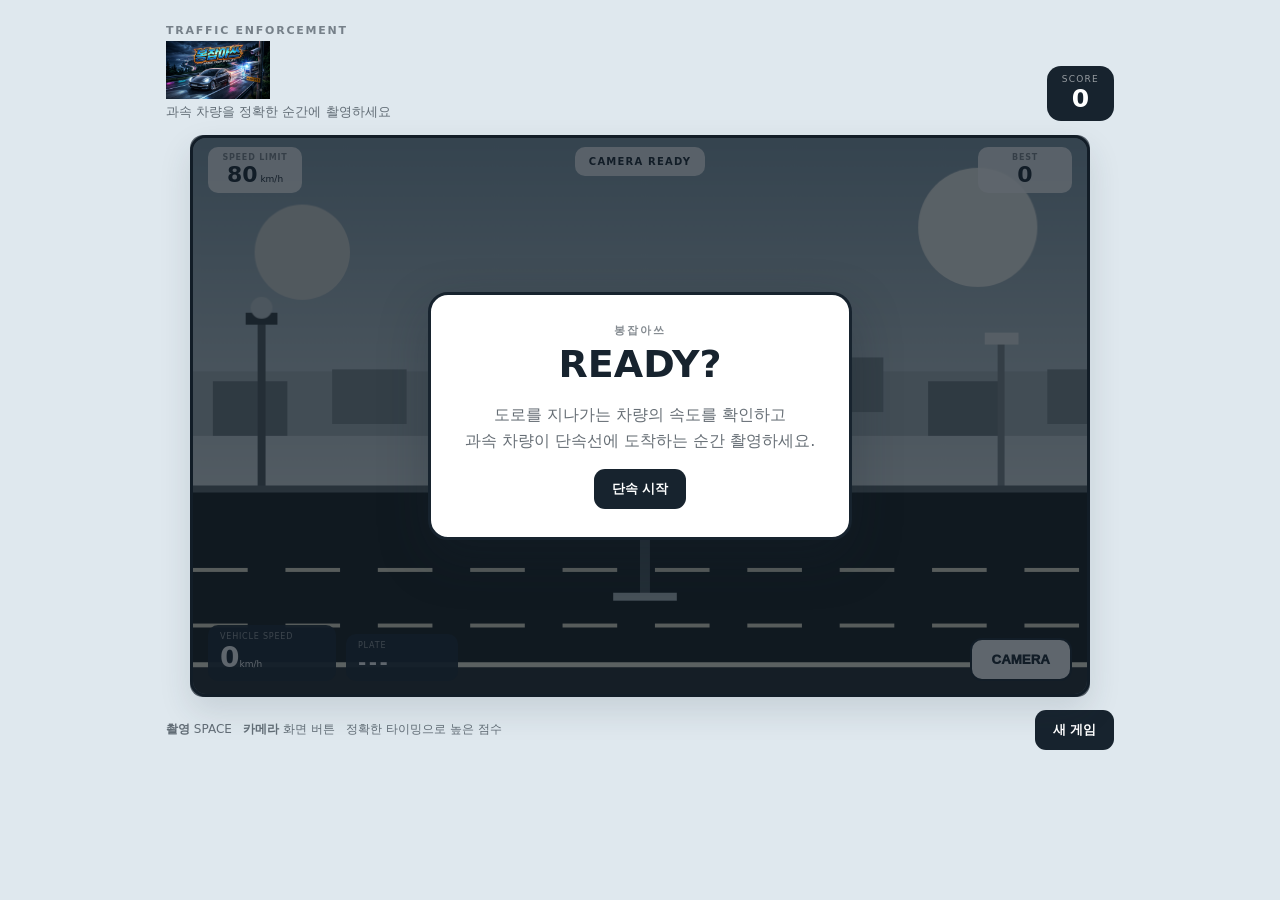
==== game.html @ 9e4a9e5e "Split game page from title landing page" ====
<!doctype html>
<html lang="ko"><head><meta charset="UTF-8"><meta name="viewport" content="width=device-width,initial-scale=1,maximum-scale=1,user-scalable=no"><title>봉잡아쓰</title><link rel="stylesheet" href="./style.css"></head>
<body><main class="app"><header><div><p class="eyebrow">TRAFFIC ENFORCEMENT</p><img class="title-image" src="./1789634969857.png" alt="봉잡아쓰"><p class="subtitle">과속 차량을 정확한 순간에 촬영하세요</p></div><div class="score-box"><span>SCORE</span><strong id="score">0</strong></div></header><section class="game-wrap"><canvas id="game" width="900" height="560"></canvas><div class="hud"><div><b>SPEED LIMIT</b><strong id="limit">80</strong><small> km/h</small></div><div id="status">CAMERA READY</div><div><b>BEST</b><strong id="best">0</strong></div></div><div class="camera-ui"><div class="speed-readout"><span>VEHICLE SPEED</span><strong id="speed">0</strong><small>km/h</small></div><div class="target-readout"><span>PLATE</span><strong id="plate">---</strong></div><button id="flashBtn">CAMERA</button></div><div class="overlay" id="overlay"><div class="card"><p class="eyebrow">봉잡아쓰</p><h2 id="overlayTitle">READY?</h2><p id="overlayText">도로를 지나가는 차량의 속도를 확인하고<br>과속 차량이 단속선에 도착하는 순간 촬영하세요.</p><button id="startBtn">단속 시작</button></div></div><div class="evidence" id="evidence"><div class="evidence-card"><div class="evidence-head"><div><p class="eyebrow">AUTOMATED TRAFFIC ENFORCEMENT</p><h2 id="evidenceTitle">CAPTURED</h2></div><div class="evidence-time" id="evidenceTime">CAM-01</div></div><div class="photo-frame"><canvas id="evidenceCanvas" width="720" height="410"></canvas><div class="photo-stamp" id="photoStamp">PHOTO EVIDENCE</div></div><div class="evidence-data"><div><span>VEHICLE</span><strong id="evidenceVehicle">MODEL 3</strong></div><div><span>PLATE</span><strong id="evidencePlate">---</strong></div><div><span>SPEED</span><strong><i id="evidenceSpeed">0</i> km/h</strong></div><div><span>LIMIT</span><strong><i id="evidenceLimit">0</i> km/h</strong></div><div><span>TIMING</span><strong id="evidenceTiming">--</strong></div></div><p class="evidence-note" id="evidenceNote">단속선 통과 순간 촬영</p><button id="continueBtn">다음 차량</button></div></div></section><div class="controls"><p><b>촬영</b> SPACE &nbsp; <b>카메라</b> 화면 버튼 &nbsp; 정확한 타이밍으로 높은 점수</p><button class="small-btn" id="resetBtn">새 게임</button></div></main><script src="./game.js"></script></body></html>
---- style.css ----
*{box-sizing:border-box}html,body{margin:0;min-height:100%;font-family:Inter,system-ui,sans-serif;background:#dfe8ee;color:#17232e}body{display:flex;justify-content:center}.app{width:min(100%,980px);padding:24px 16px 30px}header{display:flex;justify-content:space-between;align-items:end;margin-bottom:14px}.eyebrow{margin:0 0 4px;font-size:11px;font-weight:900;letter-spacing:.16em;opacity:.52}.title-image{display:block;width:auto;max-width:min(340px,70vw);height:58px;object-fit:contain;object-position:left center;margin:0}.subtitle{margin:4px 0 0;opacity:.62;font-size:13px}.score-box{background:#17232e;color:#fff;border-radius:14px;padding:8px 15px;text-align:center}.score-box span{display:block;font-size:9px;opacity:.55;letter-spacing:.14em}.score-box strong{font-size:25px}.game-wrap{position:relative;width:900px;max-width:100%;margin:auto}canvas{display:block;width:100%;height:auto;border:3px solid #17232e;border-radius:16px;box-shadow:0 14px 32px #26384622;touch-action:none;background:#89969f}.hud{position:absolute;top:12px;left:18px;right:18px;display:flex;justify-content:space-between;align-items:flex-start;pointer-events:none}.hud>div{background:#ffffffdd;padding:6px 12px;border-radius:10px;text-align:center;min-width:94px}.hud b{display:block;font-size:8px;opacity:.5;letter-spacing:.1em}.hud strong{font-size:22px}.hud small{font-size:9px}.hud #status{font-size:10px;font-weight:900;letter-spacing:.12em;padding:9px 14px}.camera-ui{position:absolute;left:18px;right:18px;bottom:16px;display:flex;align-items:end;gap:10px;pointer-events:none}.speed-readout,.target-readout{background:#17232eee;color:#fff;border-radius:10px;padding:7px 12px;min-width:128px}.speed-readout span,.target-readout span{display:block;font-size:8px;opacity:.55;letter-spacing:.1em}.speed-readout strong{font-size:28px}.speed-readout small{font-size:9px}.target-readout{min-width:112px}.target-readout strong{font-size:20px;letter-spacing:.12em}.camera-ui button{margin-left:auto;pointer-events:auto;border:2px solid #17232e;border-radius:12px;background:#fff;color:#17232e;padding:12px 20px;font-weight:1000;cursor:pointer}.camera-ui button:active{transform:scale(.96)}.overlay{position:absolute;inset:0;border-radius:13px;background:#101a24aa;display:flex;align-items:center;justify-content:center}.overlay.hidden{display:none}.card{background:#fff;border:3px solid #17232e;border-radius:20px;padding:28px 34px;text-align:center;box-shadow:0 18px 50px #17232e44}.card h2{font-size:38px;margin:4px 0 10px}.card p:not(.eyebrow){line-height:1.6;opacity:.65}.card button,.small-btn{border:0;border-radius:11px;background:#17232e;color:#fff;padding:11px 18px;font-weight:900;cursor:pointer}.evidence{position:absolute;inset:0;border-radius:13px;background:#10161dcc;display:none;align-items:center;justify-content:center;padding:18px;z-index:20}.evidence.show{display:flex}.evidence-card{width:min(760px,100%);max-height:100%;overflow:auto;background:#f5f7f7;border:3px solid #17232e;border-radius:18px;padding:18px;box-shadow:0 22px 60px #0008}.evidence-head{display:flex;justify-content:space-between;align-items:start;margin-bottom:10px}.evidence-head h2{margin:0;font-size:28px;letter-spacing:-.04em}.evidence-time{font:900 10px ui-monospace,monospace;opacity:.5}.photo-frame{position:relative;background:#1c2428;border:2px solid #17232e;border-radius:10px;overflow:hidden}.photo-frame canvas{width:100%;height:auto;border:0;border-radius:0;box-shadow:none}.photo-stamp{position:absolute;right:10px;top:10px;padding:5px 8px;border:1px solid #fff9;color:#fff;background:#17232eaa;font:900 9px ui-monospace,monospace;letter-spacing:.08em}.evidence-data{display:grid;grid-template-columns:repeat(5,1fr);gap:7px;margin-top:9px}.evidence-data>div{background:#e5eaec;border-radius:8px;padding:8px}.evidence-data span{display:block;font-size:7px;font-weight:900;letter-spacing:.1em;opacity:.48}.evidence-data strong{display:block;margin-top:3px;font-size:14px}.evidence-data i{font-style:normal}.evidence-note{margin:10px 0;font-size:11px;opacity:.62}.evidence-card>button{width:100%;border:0;border-radius:10px;background:#17232e;color:#fff;padding:11px;font-weight:900;cursor:pointer}.controls{display:flex;justify-content:space-between;align-items:center;margin-top:12px}.controls p{font-size:12px;opacity:.62}@media(max-width:600px){.app{padding:15px 8px 20px}.title-image{height:46px;max-width:65vw}.subtitle{font-size:11px}.controls p{font-size:10px}.score-box{padding:6px 10px}.hud{top:8px;left:9px;right:9px}.hud>div{min-width:58px;padding:4px 7px}.hud strong{font-size:17px}.hud #status{font-size:8px}.camera-ui{left:9px;right:9px;bottom:9px}.speed-readout{min-width:92px}.speed-readout strong{font-size:22px}.target-readout{min-width:78px}.target-readout strong{font-size:15px}.camera-ui button{padding:10px 12px;font-size:12px}.card{padding:22px 24px}.card h2{font-size:30px}.evidence{padding:8px}.evidence-card{padding:10px;border-width:2px}.evidence-head h2{font-size:21px}.evidence-data{grid-template-columns:repeat(2,1fr)}.evidence-data>div:nth-child(5){grid-column:1/-1}.evidence-data strong{font-size:12px}}
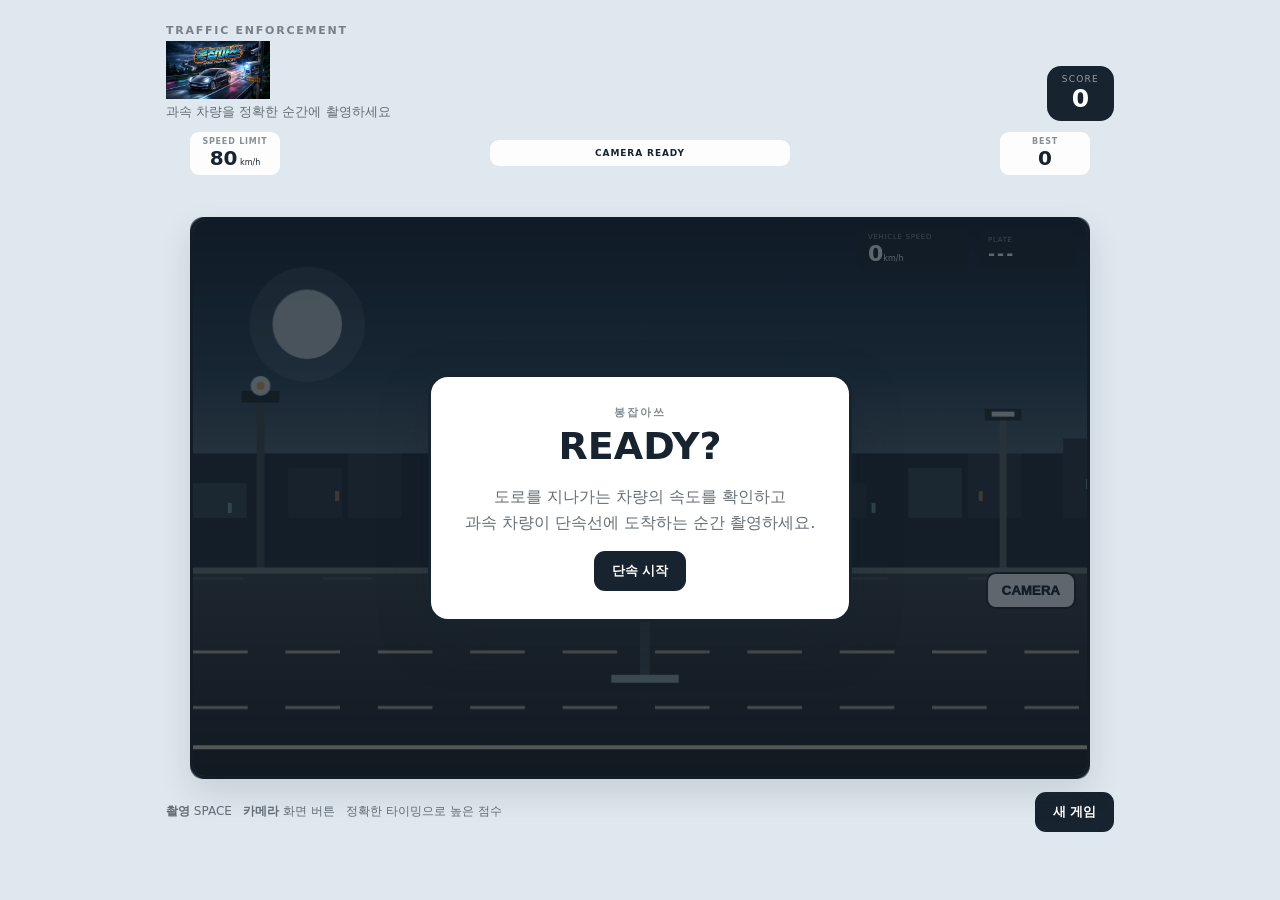
==== commit 27be98ad: "Load vehicle sprite objects for gameplay" ====
--- a/game.html
+++ b/game.html
@@ -1,3 +1,3 @@
 <!doctype html>
 <html lang="ko"><head><meta charset="UTF-8"><meta name="viewport" content="width=device-width,initial-scale=1,maximum-scale=1,user-scalable=no"><title>봉잡아쓰</title><link rel="stylesheet" href="./style.css"></head>
-<body><main class="app"><header><div><p class="eyebrow">TRAFFIC ENFORCEMENT</p><img class="title-image" src="./1789634969857.png" alt="봉잡아쓰"><p class="subtitle">과속 차량을 정확한 순간에 촬영하세요</p></div><div class="score-box"><span>SCORE</span><strong id="score">0</strong></div></header><section class="game-wrap"><canvas id="game" width="900" height="560"></canvas><div class="hud"><div><b>SPEED LIMIT</b><strong id="limit">80</strong><small> km/h</small></div><div id="status">CAMERA READY</div><div><b>BEST</b><strong id="best">0</strong></div></div><div class="camera-ui"><div class="speed-readout"><span>VEHICLE SPEED</span><strong id="speed">0</strong><small>km/h</small></div><div class="target-readout"><span>PLATE</span><strong id="plate">---</strong></div><button id="flashBtn">CAMERA</button></div><div class="overlay" id="overlay"><div class="card"><p class="eyebrow">봉잡아쓰</p><h2 id="overlayTitle">READY?</h2><p id="overlayText">도로를 지나가는 차량의 속도를 확인하고<br>과속 차량이 단속선에 도착하는 순간 촬영하세요.</p><button id="startBtn">단속 시작</button></div></div><div class="evidence" id="evidence"><div class="evidence-card"><div class="evidence-head"><div><p class="eyebrow">AUTOMATED TRAFFIC ENFORCEMENT</p><h2 id="evidenceTitle">CAPTURED</h2></div><div class="evidence-time" id="evidenceTime">CAM-01</div></div><div class="photo-frame"><canvas id="evidenceCanvas" width="720" height="410"></canvas><div class="photo-stamp" id="photoStamp">PHOTO EVIDENCE</div></div><div class="evidence-data"><div><span>VEHICLE</span><strong id="evidenceVehicle">MODEL 3</strong></div><div><span>PLATE</span><strong id="evidencePlate">---</strong></div><div><span>SPEED</span><strong><i id="evidenceSpeed">0</i> km/h</strong></div><div><span>LIMIT</span><strong><i id="evidenceLimit">0</i> km/h</strong></div><div><span>TIMING</span><strong id="evidenceTiming">--</strong></div></div><p class="evidence-note" id="evidenceNote">단속선 통과 순간 촬영</p><button id="continueBtn">다음 차량</button></div></div></section><div class="controls"><p><b>촬영</b> SPACE &nbsp; <b>카메라</b> 화면 버튼 &nbsp; 정확한 타이밍으로 높은 점수</p><button class="small-btn" id="resetBtn">새 게임</button></div></main><script src="./game.js"></script></body></html>+<body><main class="app"><header><div><p class="eyebrow">TRAFFIC ENFORCEMENT</p><img class="title-image" src="./1789634969857.png" alt="봉잡아쓰"><p class="subtitle">과속 차량을 정확한 순간에 촬영하세요</p></div><div class="score-box"><span>SCORE</span><strong id="score">0</strong></div></header><section class="game-wrap"><canvas id="game" width="900" height="560"></canvas><div class="hud"><div><b>SPEED LIMIT</b><strong id="limit">80</strong><small> km/h</small></div><div id="status">CAMERA READY</div><div><b>BEST</b><strong id="best">0</strong></div></div><div class="camera-ui"><div class="speed-readout"><span>VEHICLE SPEED</span><strong id="speed">0</strong><small>km/h</small></div><div class="target-readout"><span>PLATE</span><strong id="plate">---</strong></div><button id="flashBtn">CAMERA</button></div><div class="overlay" id="overlay"><div class="card"><p class="eyebrow">봉잡아쓰</p><h2 id="overlayTitle">READY?</h2><p id="overlayText">도로를 지나가는 차량의 속도를 확인하고<br>과속 차량이 단속선에 도착하는 순간 촬영하세요.</p><button id="startBtn">단속 시작</button></div></div><div class="evidence" id="evidence"><div class="evidence-card"><div class="evidence-head"><div><p class="eyebrow">AUTOMATED TRAFFIC ENFORCEMENT</p><h2 id="evidenceTitle">CAPTURED</h2></div><div class="evidence-time" id="evidenceTime">CAM-01</div></div><div class="photo-frame"><canvas id="evidenceCanvas" width="720" height="410"></canvas><div class="photo-stamp" id="photoStamp">PHOTO EVIDENCE</div></div><div class="evidence-data"><div><span>VEHICLE</span><strong id="evidenceVehicle">MODEL 3</strong></div><div><span>PLATE</span><strong id="evidencePlate">---</strong></div><div><span>SPEED</span><strong><i id="evidenceSpeed">0</i> km/h</strong></div><div><span>LIMIT</span><strong><i id="evidenceLimit">0</i> km/h</strong></div><div><span>TIMING</span><strong id="evidenceTiming">--</strong></div></div><p class="evidence-note" id="evidenceNote">단속선 통과 순간 촬영</p><button id="continueBtn">다음 차량</button></div></div></section><div class="controls"><p><b>촬영</b> SPACE &nbsp; <b>카메라</b> 화면 버튼 &nbsp; 정확한 타이밍으로 높은 점수</p><button class="small-btn" id="resetBtn">새 게임</button></div></main><script src="./game.js"></script><script src="./vehicle-sprites.js"></script></body></html>
--- a/style.css
+++ b/style.css
@@ -1 +1 @@
-*{box-sizing:border-box}html,body{margin:0;min-height:100%;font-family:Inter,system-ui,sans-serif;background:#dfe8ee;color:#17232e}body{display:flex;justify-content:center}.app{width:min(100%,980px);padding:24px 16px 30px}header{display:flex;justify-content:space-between;align-items:end;margin-bottom:14px}.eyebrow{margin:0 0 4px;font-size:11px;font-weight:900;letter-spacing:.16em;opacity:.52}.title-image{display:block;width:auto;max-width:min(340px,70vw);height:58px;object-fit:contain;object-position:left center;margin:0}.subtitle{margin:4px 0 0;opacity:.62;font-size:13px}.score-box{background:#17232e;color:#fff;border-radius:14px;padding:8px 15px;text-align:center}.score-box span{display:block;font-size:9px;opacity:.55;letter-spacing:.14em}.score-box strong{font-size:25px}.game-wrap{position:relative;width:900px;max-width:100%;margin:auto}canvas{display:block;width:100%;height:auto;border:3px solid #17232e;border-radius:16px;box-shadow:0 14px 32px #26384622;touch-action:none;background:#89969f}.hud{position:absolute;top:12px;left:18px;right:18px;display:flex;justify-content:space-between;align-items:flex-start;pointer-events:none}.hud>div{background:#ffffffdd;padding:6px 12px;border-radius:10px;text-align:center;min-width:94px}.hud b{display:block;font-size:8px;opacity:.5;letter-spacing:.1em}.hud strong{font-size:22px}.hud small{font-size:9px}.hud #status{font-size:10px;font-weight:900;letter-spacing:.12em;padding:9px 14px}.camera-ui{position:absolute;left:18px;right:18px;bottom:16px;display:flex;align-items:end;gap:10px;pointer-events:none}.speed-readout,.target-readout{background:#17232eee;color:#fff;border-radius:10px;padding:7px 12px;min-width:128px}.speed-readout span,.target-readout span{display:block;font-size:8px;opacity:.55;letter-spacing:.1em}.speed-readout strong{font-size:28px}.speed-readout small{font-size:9px}.target-readout{min-width:112px}.target-readout strong{font-size:20px;letter-spacing:.12em}.camera-ui button{margin-left:auto;pointer-events:auto;border:2px solid #17232e;border-radius:12px;background:#fff;color:#17232e;padding:12px 20px;font-weight:1000;cursor:pointer}.camera-ui button:active{transform:scale(.96)}.overlay{position:absolute;inset:0;border-radius:13px;background:#101a24aa;display:flex;align-items:center;justify-content:center}.overlay.hidden{display:none}.card{background:#fff;border:3px solid #17232e;border-radius:20px;padding:28px 34px;text-align:center;box-shadow:0 18px 50px #17232e44}.card h2{font-size:38px;margin:4px 0 10px}.card p:not(.eyebrow){line-height:1.6;opacity:.65}.card button,.small-btn{border:0;border-radius:11px;background:#17232e;color:#fff;padding:11px 18px;font-weight:900;cursor:pointer}.evidence{position:absolute;inset:0;border-radius:13px;background:#10161dcc;display:none;align-items:center;justify-content:center;padding:18px;z-index:20}.evidence.show{display:flex}.evidence-card{width:min(760px,100%);max-height:100%;overflow:auto;background:#f5f7f7;border:3px solid #17232e;border-radius:18px;padding:18px;box-shadow:0 22px 60px #0008}.evidence-head{display:flex;justify-content:space-between;align-items:start;margin-bottom:10px}.evidence-head h2{margin:0;font-size:28px;letter-spacing:-.04em}.evidence-time{font:900 10px ui-monospace,monospace;opacity:.5}.photo-frame{position:relative;background:#1c2428;border:2px solid #17232e;border-radius:10px;overflow:hidden}.photo-frame canvas{width:100%;height:auto;border:0;border-radius:0;box-shadow:none}.photo-stamp{position:absolute;right:10px;top:10px;padding:5px 8px;border:1px solid #fff9;color:#fff;background:#17232eaa;font:900 9px ui-monospace,monospace;letter-spacing:.08em}.evidence-data{display:grid;grid-template-columns:repeat(5,1fr);gap:7px;margin-top:9px}.evidence-data>div{background:#e5eaec;border-radius:8px;padding:8px}.evidence-data span{display:block;font-size:7px;font-weight:900;letter-spacing:.1em;opacity:.48}.evidence-data strong{display:block;margin-top:3px;font-size:14px}.evidence-data i{font-style:normal}.evidence-note{margin:10px 0;font-size:11px;opacity:.62}.evidence-card>button{width:100%;border:0;border-radius:10px;background:#17232e;color:#fff;padding:11px;font-weight:900;cursor:pointer}.controls{display:flex;justify-content:space-between;align-items:center;margin-top:12px}.controls p{font-size:12px;opacity:.62}@media(max-width:600px){.app{padding:15px 8px 20px}.title-image{height:46px;max-width:65vw}.subtitle{font-size:11px}.controls p{font-size:10px}.score-box{padding:6px 10px}.hud{top:8px;left:9px;right:9px}.hud>div{min-width:58px;padding:4px 7px}.hud strong{font-size:17px}.hud #status{font-size:8px}.camera-ui{left:9px;right:9px;bottom:9px}.speed-readout{min-width:92px}.speed-readout strong{font-size:22px}.target-readout{min-width:78px}.target-readout strong{font-size:15px}.camera-ui button{padding:10px 12px;font-size:12px}.card{padding:22px 24px}.card h2{font-size:30px}.evidence{padding:8px}.evidence-card{padding:10px;border-width:2px}.evidence-head h2{font-size:21px}.evidence-data{grid-template-columns:repeat(2,1fr)}.evidence-data>div:nth-child(5){grid-column:1/-1}.evidence-data strong{font-size:12px}}+*{box-sizing:border-box}html,body{margin:0;min-height:100%;font-family:Inter,system-ui,sans-serif;background:#dfe8ee;color:#17232e}body{display:flex;justify-content:center}.app{width:min(100%,980px);padding:24px 16px 30px}.title-screen{width:100%;min-height:100vh;display:flex;align-items:center;justify-content:center;padding:24px}.title-menu{text-align:center}.title-link{display:inline-block;cursor:pointer}.title-screen .title-image{display:block;width:min(560px,82vw);max-width:none;height:auto;object-fit:contain;transition:transform .16s ease,filter .16s ease}.title-link:hover .title-image{transform:scale(1.03);filter:brightness(1.03)}.title-link:active .title-image{transform:scale(.98)}.title-hint{margin:18px 0 0;font-size:13px;font-weight:900;letter-spacing:.08em;opacity:.55}header{display:flex;justify-content:space-between;align-items:end;margin-bottom:14px}.eyebrow{margin:0 0 4px;font-size:11px;font-weight:900;letter-spacing:.16em;opacity:.52}.title-image{display:block;width:auto;max-width:min(340px,70vw);height:58px;object-fit:contain;object-position:left center;margin:0}.subtitle{margin:4px 0 0;opacity:.62;font-size:13px}.score-box{background:#17232e;color:#fff;border-radius:14px;padding:8px 15px;text-align:center}.score-box span{display:block;font-size:9px;opacity:.55;letter-spacing:.14em}.score-box strong{font-size:25px}.game-wrap{position:relative;width:900px;max-width:100%;margin:96px auto 0}.game-wrap canvas{display:block;width:100%;height:auto;border:3px solid #17232e;border-radius:16px;box-shadow:0 14px 32px #26384622;touch-action:none;background:#89969f}.hud{position:absolute;top:-84px;left:0;right:0;height:40px;display:flex;justify-content:space-between;align-items:center;gap:8px;pointer-events:none}.hud>div{background:#ffffffee;padding:5px 10px;border-radius:9px;text-align:center;min-width:90px}.hud b{display:block;font-size:8px;opacity:.5;letter-spacing:.1em}.hud strong{font-size:20px}.hud small{font-size:8px}.hud #status{font-size:9px;font-weight:900;letter-spacing:.1em;padding:8px 12px;flex:1;max-width:300px}.camera-ui{position:absolute;top:10px;left:auto;right:14px;bottom:auto;display:flex;align-items:center;justify-content:flex-end;gap:8px;pointer-events:none}.speed-readout,.target-readout{background:#17232eee;color:#fff;border-radius:10px;padding:6px 10px;min-width:112px}.speed-readout span,.target-readout span{display:block;font-size:7px;opacity:.55;letter-spacing:.1em}.speed-readout strong{font-size:22px}.speed-readout small{font-size:8px}.target-readout{min-width:98px}.target-readout strong{font-size:17px;letter-spacing:.12em}.camera-ui button{pointer-events:auto;position:absolute;right:0;top:calc(100% + 300px);border:2px solid #17232e;border-radius:10px;background:#fff;color:#17232e;padding:9px 14px;font-weight:1000;cursor:pointer}.camera-ui button:active{transform:scale(.96)}.overlay{position:absolute;inset:0;border-radius:13px;background:#101a24aa;display:flex;align-items:center;justify-content:center}.overlay.hidden{display:none}.card{background:#fff;border:3px solid #17232e;border-radius:20px;padding:28px 34px;text-align:center;box-shadow:0 18px 50px #17232e44}.card h2{font-size:38px;margin:4px 0 10px}.card p:not(.eyebrow){line-height:1.6;opacity:.65}.card button,.small-btn{border:0;border-radius:11px;background:#17232e;color:#fff;padding:11px 18px;font-weight:900;cursor:pointer}.evidence{position:fixed;inset:0;border-radius:0;background:#10161dcc;display:none;align-items:center;justify-content:center;padding:12px;z-index:100}.evidence.show{display:flex}.evidence-card{width:min(760px,96vw);max-height:94vh;overflow:auto;background:#f5f7f7;border:3px solid #17232e;border-radius:18px;padding:14px;box-shadow:0 22px 60px #0008}.evidence-head{display:flex;justify-content:space-between;align-items:start;margin-bottom:8px}.evidence-head h2{margin:0;font-size:26px;letter-spacing:-.04em}.evidence-time{font:900 10px ui-monospace,monospace;opacity:.5}.photo-frame{position:relative;background:#1c2428;border:2px solid #17232e;border-radius:10px;overflow:hidden}.photo-frame canvas{width:100%;height:auto;border:0;border-radius:0;box-shadow:none}.photo-stamp{position:absolute;right:10px;top:10px;padding:5px 8px;border:1px solid #fff9;color:#fff;background:#17232eaa;font:900 9px ui-monospace,monospace;letter-spacing:.08em}.evidence-data{display:grid;grid-template-columns:repeat(5,1fr);gap:6px;margin-top:8px}.evidence-data>div{background:#e5eaec;border-radius:8px;padding:7px}.evidence-data span{display:block;font-size:7px;font-weight:900;letter-spacing:.1em;opacity:.48}.evidence-data strong{display:block;margin-top:3px;font-size:13px}.evidence-data i{font-style:normal}.evidence-note{margin:8px 0;font-size:10px;opacity:.62}.evidence-card>button{width:100%;border:0;border-radius:10px;background:#17232e;color:#fff;padding:10px;font-weight:900;cursor:pointer}.controls{display:flex;justify-content:space-between;align-items:center;margin-top:12px}.controls p{font-size:12px;opacity:.62}@media(max-width:600px){.app{padding:8px 5px 10px}.title-screen{padding:16px}.title-screen .title-image{width:88vw}.title-hint{font-size:11px;margin-top:14px}.title-image{height:46px;max-width:65vw}.subtitle{font-size:11px}.controls p{font-size:9px}.score-box{padding:5px 8px}.game-wrap{margin-top:80px}.hud{top:-70px;height:30px;gap:3px}.hud>div{min-width:0;flex:1;padding:3px 3px}.hud strong{font-size:13px}.hud b{font-size:6px}.hud small{font-size:7px}.hud #status{font-size:6px;padding:5px 3px;max-width:none}.camera-ui{top:7px;right:7px;bottom:auto;gap:3px}.speed-readout{min-width:64px;padding:3px 5px}.speed-readout span,.target-readout span{font-size:5px}.speed-readout strong{font-size:16px}.target-readout{min-width:58px;padding:3px 5px}.target-readout strong{font-size:11px}.camera-ui button{right:0;top:calc(100% + 170px);padding:6px 7px;font-size:9px}.card{padding:16px 16px}.card h2{font-size:24px}.card p:not(.eyebrow){font-size:11px}.evidence{padding:6px}.evidence-card{width:96vw;max-height:94vh;padding:8px;border-width:2px}.evidence-head{margin-bottom:5px}.evidence-head h2{font-size:17px}.evidence-time{font-size:8px}.photo-stamp{right:4px;top:4px;padding:2px 4px;font-size:6px}.evidence-data{gap:3px;margin-top:4px}.evidence-data>div{padding:4px}.evidence-data span{font-size:5px}.evidence-data strong{font-size:9px}.evidence-note{margin:4px 0;font-size:8px}.evidence-card>button{padding:7px;font-size:10px}.controls{margin-top:5px}}
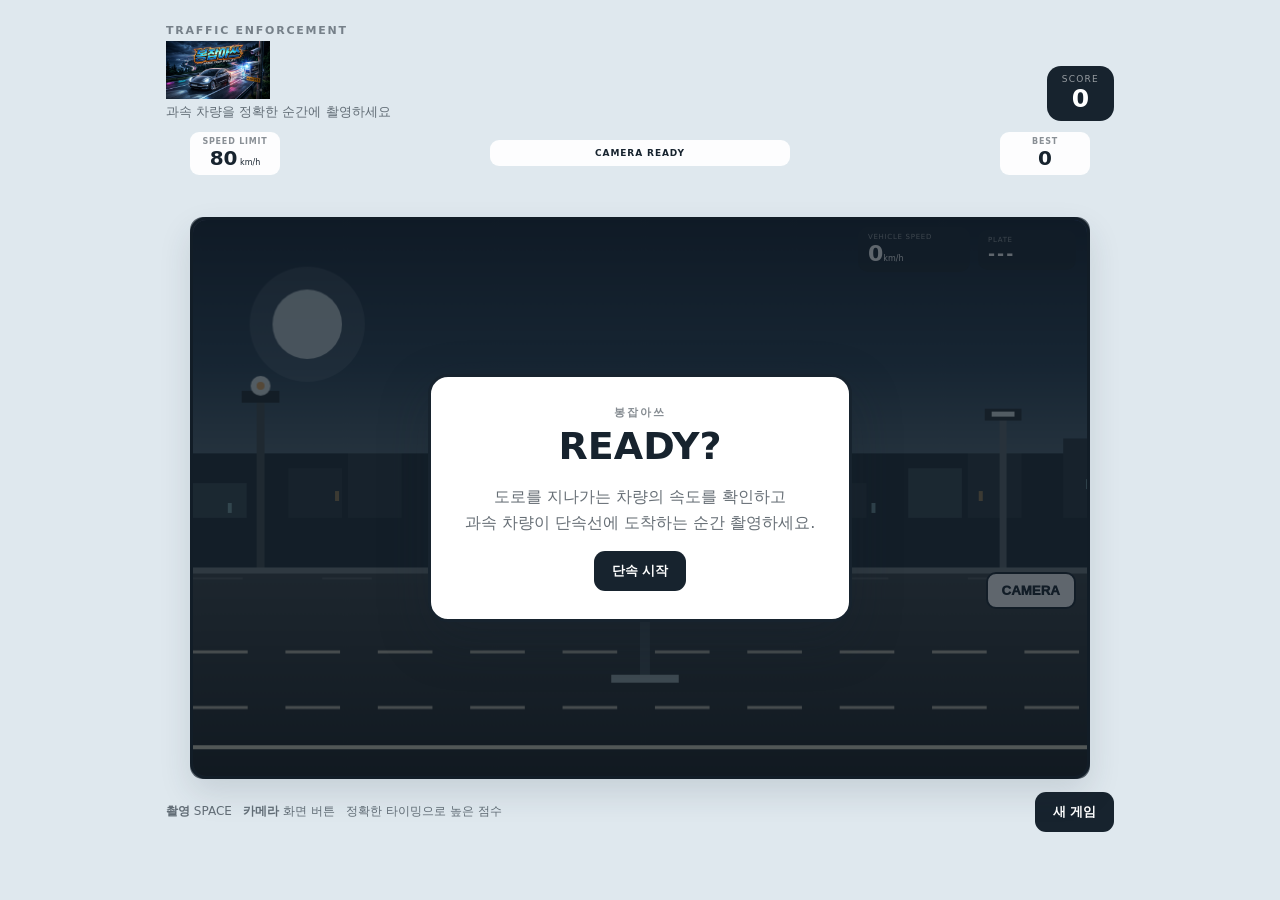
==== commit c48f9564: "Apply uploaded sunset city road background" ====
--- a/game.html
+++ b/game.html
@@ -1,3 +1,3 @@
 <!doctype html>
 <html lang="ko"><head><meta charset="UTF-8"><meta name="viewport" content="width=device-width,initial-scale=1,maximum-scale=1,user-scalable=no"><title>봉잡아쓰</title><link rel="stylesheet" href="./style.css"></head>
-<body><main class="app"><header><div><p class="eyebrow">TRAFFIC ENFORCEMENT</p><img class="title-image" src="./1789634969857.png" alt="봉잡아쓰"><p class="subtitle">과속 차량을 정확한 순간에 촬영하세요</p></div><div class="score-box"><span>SCORE</span><strong id="score">0</strong></div></header><section class="game-wrap"><canvas id="game" width="900" height="560"></canvas><div class="hud"><div><b>SPEED LIMIT</b><strong id="limit">80</strong><small> km/h</small></div><div id="status">CAMERA READY</div><div><b>BEST</b><strong id="best">0</strong></div></div><div class="camera-ui"><div class="speed-readout"><span>VEHICLE SPEED</span><strong id="speed">0</strong><small>km/h</small></div><div class="target-readout"><span>PLATE</span><strong id="plate">---</strong></div><button id="flashBtn">CAMERA</button></div><div class="overlay" id="overlay"><div class="card"><p class="eyebrow">봉잡아쓰</p><h2 id="overlayTitle">READY?</h2><p id="overlayText">도로를 지나가는 차량의 속도를 확인하고<br>과속 차량이 단속선에 도착하는 순간 촬영하세요.</p><button id="startBtn">단속 시작</button></div></div><div class="evidence" id="evidence"><div class="evidence-card"><div class="evidence-head"><div><p class="eyebrow">AUTOMATED TRAFFIC ENFORCEMENT</p><h2 id="evidenceTitle">CAPTURED</h2></div><div class="evidence-time" id="evidenceTime">CAM-01</div></div><div class="photo-frame"><canvas id="evidenceCanvas" width="720" height="410"></canvas><div class="photo-stamp" id="photoStamp">PHOTO EVIDENCE</div></div><div class="evidence-data"><div><span>VEHICLE</span><strong id="evidenceVehicle">MODEL 3</strong></div><div><span>PLATE</span><strong id="evidencePlate">---</strong></div><div><span>SPEED</span><strong><i id="evidenceSpeed">0</i> km/h</strong></div><div><span>LIMIT</span><strong><i id="evidenceLimit">0</i> km/h</strong></div><div><span>TIMING</span><strong id="evidenceTiming">--</strong></div></div><p class="evidence-note" id="evidenceNote">단속선 통과 순간 촬영</p><button id="continueBtn">다음 차량</button></div></div></section><div class="controls"><p><b>촬영</b> SPACE &nbsp; <b>카메라</b> 화면 버튼 &nbsp; 정확한 타이밍으로 높은 점수</p><button class="small-btn" id="resetBtn">새 게임</button></div></main><script src="./game.js"></script><script src="./vehicle-sprites.js"></script></body></html>+<body><main class="app"><header><div><p class="eyebrow">TRAFFIC ENFORCEMENT</p><img class="title-image" src="./1789634969857.png" alt="봉잡아쓰"><p class="subtitle">과속 차량을 정확한 순간에 촬영하세요</p></div><div class="score-box"><span>SCORE</span><strong id="score">0</strong></div></header><section class="game-wrap"><canvas id="game" width="900" height="560"></canvas><div class="hud"><div><b>SPEED LIMIT</b><strong id="limit">80</strong><small> km/h</small></div><div id="status">CAMERA READY</div><div><b>BEST</b><strong id="best">0</strong></div></div><div class="camera-ui"><div class="speed-readout"><span>VEHICLE SPEED</span><strong id="speed">0</strong><small>km/h</small></div><div class="target-readout"><span>PLATE</span><strong id="plate">---</strong></div><button id="flashBtn">CAMERA</button></div><div class="overlay" id="overlay"><div class="card"><p class="eyebrow">봉잡아쓰</p><h2 id="overlayTitle">READY?</h2><p id="overlayText">도로를 지나가는 차량의 속도를 확인하고<br>과속 차량이 단속선에 도착하는 순간 촬영하세요.</p><button id="startBtn">단속 시작</button></div></div><div class="evidence" id="evidence"><div class="evidence-card"><div class="evidence-head"><div><p class="eyebrow">AUTOMATED TRAFFIC ENFORCEMENT</p><h2 id="evidenceTitle">CAPTURED</h2></div><div class="evidence-time" id="evidenceTime">CAM-01</div></div><div class="photo-frame"><canvas id="evidenceCanvas" width="720" height="410"></canvas><div class="photo-stamp" id="photoStamp">PHOTO EVIDENCE</div></div><div class="evidence-data"><div><span>VEHICLE</span><strong id="evidenceVehicle">MODEL 3</strong></div><div><span>PLATE</span><strong id="evidencePlate">---</strong></div><div><span>SPEED</span><strong><i id="evidenceSpeed">0</i> km/h</strong></div><div><span>LIMIT</span><strong><i id="evidenceLimit">0</i> km/h</strong></div><div><span>TIMING</span><strong id="evidenceTiming">--</strong></div></div><p class="evidence-note" id="evidenceNote">단속선 통과 순간 촬영</p><button id="continueBtn">다음 차량</button></div></div></section><div class="controls"><p><b>촬영</b> SPACE &nbsp; <b>카메라</b> 화면 버튼 &nbsp; 정확한 타이밍으로 높은 점수</p><button class="small-btn" id="resetBtn">새 게임</button></div></main><script src="./game-background-data.js"></script><script src="./game-background.js"></script><script src="./game.js"></script><script src="./vehicle-sprites.js"></script></body></html>
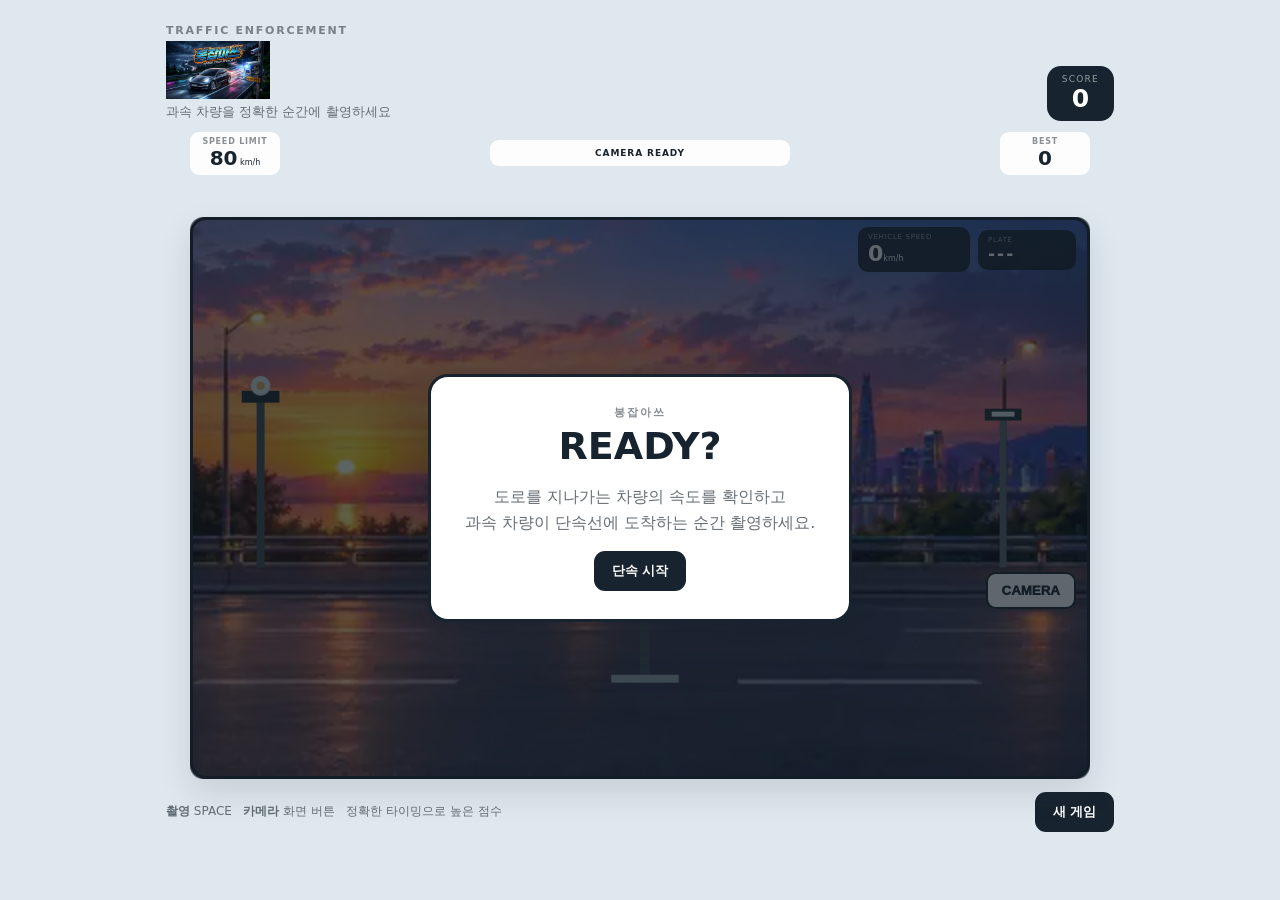
==== commit e04760be: "Load vehicle-only evidence framing fix before game logic" ====
--- a/game.html
+++ b/game.html
@@ -1,3 +1,3 @@
 <!doctype html>
 <html lang="ko"><head><meta charset="UTF-8"><meta name="viewport" content="width=device-width,initial-scale=1,maximum-scale=1,user-scalable=no"><title>봉잡아쓰</title><link rel="stylesheet" href="./style.css"></head>
-<body><main class="app"><header><div><p class="eyebrow">TRAFFIC ENFORCEMENT</p><img class="title-image" src="./1789634969857.png" alt="봉잡아쓰"><p class="subtitle">과속 차량을 정확한 순간에 촬영하세요</p></div><div class="score-box"><span>SCORE</span><strong id="score">0</strong></div></header><section class="game-wrap"><canvas id="game" width="900" height="560"></canvas><div class="hud"><div><b>SPEED LIMIT</b><strong id="limit">80</strong><small> km/h</small></div><div id="status">CAMERA READY</div><div><b>BEST</b><strong id="best">0</strong></div></div><div class="camera-ui"><div class="speed-readout"><span>VEHICLE SPEED</span><strong id="speed">0</strong><small>km/h</small></div><div class="target-readout"><span>PLATE</span><strong id="plate">---</strong></div><button id="flashBtn">CAMERA</button></div><div class="overlay" id="overlay"><div class="card"><p class="eyebrow">봉잡아쓰</p><h2 id="overlayTitle">READY?</h2><p id="overlayText">도로를 지나가는 차량의 속도를 확인하고<br>과속 차량이 단속선에 도착하는 순간 촬영하세요.</p><button id="startBtn">단속 시작</button></div></div><div class="evidence" id="evidence"><div class="evidence-card"><div class="evidence-head"><div><p class="eyebrow">AUTOMATED TRAFFIC ENFORCEMENT</p><h2 id="evidenceTitle">CAPTURED</h2></div><div class="evidence-time" id="evidenceTime">CAM-01</div></div><div class="photo-frame"><canvas id="evidenceCanvas" width="720" height="410"></canvas><div class="photo-stamp" id="photoStamp">PHOTO EVIDENCE</div></div><div class="evidence-data"><div><span>VEHICLE</span><strong id="evidenceVehicle">MODEL 3</strong></div><div><span>PLATE</span><strong id="evidencePlate">---</strong></div><div><span>SPEED</span><strong><i id="evidenceSpeed">0</i> km/h</strong></div><div><span>LIMIT</span><strong><i id="evidenceLimit">0</i> km/h</strong></div><div><span>TIMING</span><strong id="evidenceTiming">--</strong></div></div><p class="evidence-note" id="evidenceNote">단속선 통과 순간 촬영</p><button id="continueBtn">다음 차량</button></div></div></section><div class="controls"><p><b>촬영</b> SPACE &nbsp; <b>카메라</b> 화면 버튼 &nbsp; 정확한 타이밍으로 높은 점수</p><button class="small-btn" id="resetBtn">새 게임</button></div></main><script src="./game-background-data.js"></script><script src="./game-background.js"></script><script src="./game.js"></script><script src="./vehicle-sprites.js"></script></body></html>+<body><main class="app"><header><div><p class="eyebrow">TRAFFIC ENFORCEMENT</p><img class="title-image" src="./1789634969857.png" alt="봉잡아쓰"><p class="subtitle">과속 차량을 정확한 순간에 촬영하세요</p></div><div class="score-box"><span>SCORE</span><strong id="score">0</strong></div></header><section class="game-wrap"><canvas id="game" width="900" height="560"></canvas><div class="hud"><div><b>SPEED LIMIT</b><strong id="limit">80</strong><small> km/h</small></div><div id="status">CAMERA READY</div><div><b>BEST</b><strong id="best">0</strong></div></div><div class="camera-ui"><div class="speed-readout"><span>VEHICLE SPEED</span><strong id="speed">0</strong><small>km/h</small></div><div class="target-readout"><span>PLATE</span><strong id="plate">---</strong></div><button id="flashBtn">CAMERA</button></div><div class="overlay" id="overlay"><div class="card"><p class="eyebrow">봉잡아쓰</p><h2 id="overlayTitle">READY?</h2><p id="overlayText">도로를 지나가는 차량의 속도를 확인하고<br>과속 차량이 단속선에 도착하는 순간 촬영하세요.</p><button id="startBtn">단속 시작</button></div></div><div class="evidence" id="evidence"><div class="evidence-card"><div class="evidence-head"><div><p class="eyebrow">AUTOMATED TRAFFIC ENFORCEMENT</p><h2 id="evidenceTitle">CAPTURED</h2></div><div class="evidence-time" id="evidenceTime">CAM-01</div></div><div class="photo-frame"><canvas id="evidenceCanvas" width="720" height="410"></canvas><div class="photo-stamp" id="photoStamp">PHOTO EVIDENCE</div></div><div class="evidence-data"><div><span>VEHICLE</span><strong id="evidenceVehicle">MODEL 3</strong></div><div><span>PLATE</span><strong id="evidencePlate">---</strong></div><div><span>SPEED</span><strong><i id="evidenceSpeed">0</i> km/h</strong></div><div><span>LIMIT</span><strong><i id="evidenceLimit">0</i> km/h</strong></div><div><span>TIMING</span><strong id="evidenceTiming">--</strong></div></div><p class="evidence-note" id="evidenceNote">단속선 통과 순간 촬영</p><button id="continueBtn">다음 차량</button></div></div></section><div class="controls"><p><b>촬영</b> SPACE &nbsp; <b>카메라</b> 화면 버튼 &nbsp; 정확한 타이밍으로 높은 점수</p><button class="small-btn" id="resetBtn">새 게임</button></div></main><script src="./game-background-data.js"></script><script src="./game-background.js"></script><script src="./evidence-framing.js"></script><script src="./game.js"></script><script src="./vehicle-sprites.js"></script></body></html>
